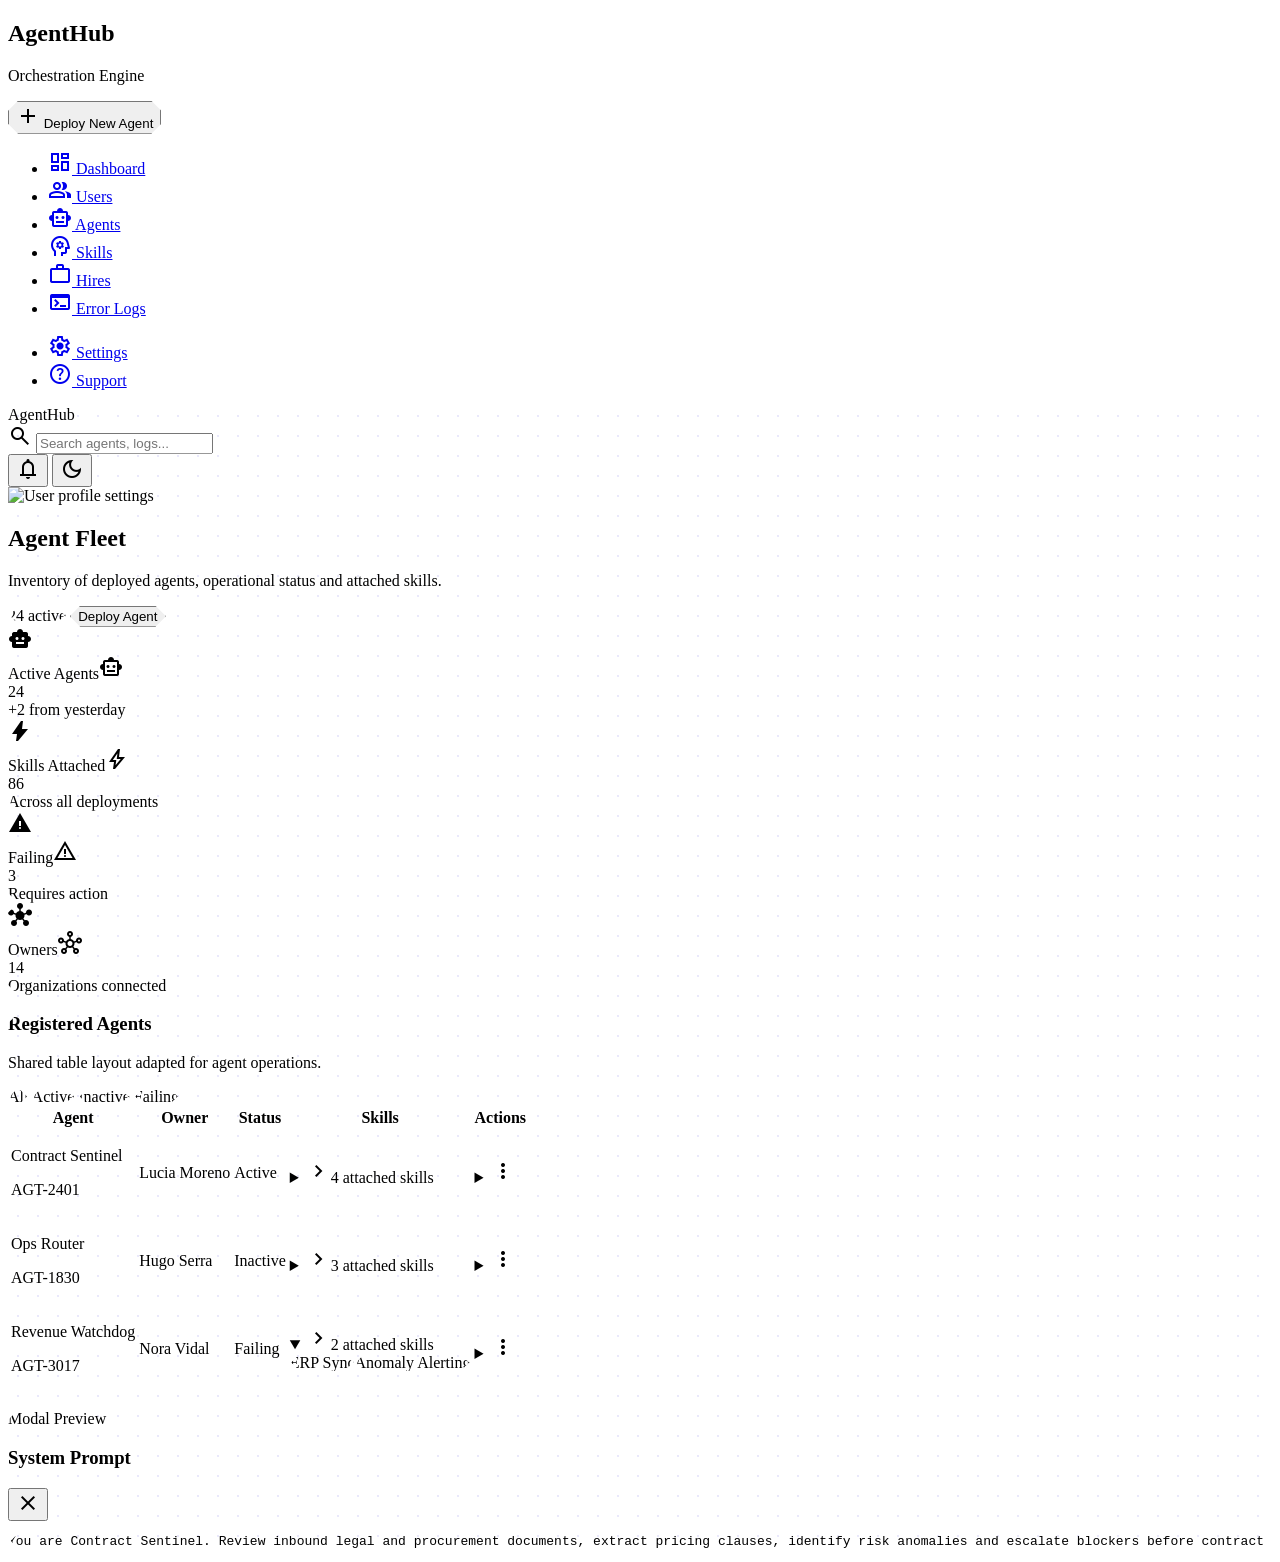
==== agents/index.html @ 888aaee1 "add all pages" ====
<!DOCTYPE html>

<html lang="en">

<head>
    <meta charset="utf-8" />
    <meta content="width=device-width, initial-scale=1.0" name="viewport" />
    <title>AgentHub Agents</title>
    <script src="/theme.js"></script>
    <script src="https://cdn.tailwindcss.com?plugins=forms,container-queries"></script>
    <script src="/tailwind-config.js"></script>
    <link
        href="https://fonts.googleapis.com/css2?family=Material+Symbols+Outlined:wght,FILL@100..700,0..1&amp;display=swap"
        rel="stylesheet" />
    <link
        href="https://fonts.googleapis.com/css2?family=Inter:wght@400;600;700&amp;family=JetBrains+Mono:wght@400;500&amp;display=swap"
        rel="stylesheet" />
    <link href="/styles.css" rel="stylesheet" />
</head>

<body class="bg-background text-on-background font-body-md min-h-screen flex overflow-hidden">
    <div data-layout-sidebar></div>
    <main class="flex-1 flex flex-col md:ml-[260px] h-screen bg-pattern relative">
        <div data-layout-topbar></div>
        <div class="flex-1 overflow-y-auto p-container-margin md:p-xl space-y-xl z-10">
            <div class="flex flex-col sm:flex-row sm:items-center justify-between gap-md">
                <div>
                    <h2 class="font-headline-lg text-headline-lg-mobile sm:text-headline-lg text-on-surface">Agent Fleet
                    </h2>
                    <p class="font-body-md text-body-md text-on-surface-variant mt-xs">Inventory of deployed agents,
                        operational status and attached skills.</p>
                </div>
                <div class="flex items-center gap-sm">
                    <span
                        class="px-sm py-xs clip-octagon bg-secondary-container text-on-secondary-container font-code-sm text-code-sm">24
                        active</span>
                    <button
                        class="px-md py-sm bg-primary-container text-on-primary-container font-label-mono text-label-mono clip-octagon">Deploy
                        Agent</button>
                </div>
            </div>

            <div class="grid grid-cols-1 sm:grid-cols-2 lg:grid-cols-4 gap-gutter">
                <div
                    class="bg-surface-container-high p-lg clip-octagon border border-outline-variant/30 hover:border-secondary/50 transition-colors group relative overflow-hidden">
                    <div class="absolute top-0 right-0 p-sm opacity-10 group-hover:opacity-20 transition-opacity"><span
                            class="material-symbols-outlined text-6xl text-secondary"
                            style="font-variation-settings: 'FILL' 1;">smart_toy</span></div>
                    <div class="flex justify-between items-start mb-lg relative z-10"><span
                            class="font-label-mono text-label-mono text-on-surface-variant">Active Agents</span><span
                            class="material-symbols-outlined text-secondary">smart_toy</span></div>
                    <div class="relative z-10"><span class="font-display-lg text-display-lg text-on-surface">24</span>
                    </div>
                    <div class="mt-sm relative z-10"><span class="font-code-sm text-code-sm text-tertiary">+2 from
                            yesterday</span></div>
                </div>
                <div
                    class="bg-surface-container-high p-lg clip-octagon border border-outline-variant/30 hover:border-secondary/50 transition-colors group relative overflow-hidden">
                    <div class="absolute top-0 right-0 p-sm opacity-10 group-hover:opacity-20 transition-opacity"><span
                            class="material-symbols-outlined text-6xl text-primary"
                            style="font-variation-settings: 'FILL' 1;">bolt</span></div>
                    <div class="flex justify-between items-start mb-lg relative z-10"><span
                            class="font-label-mono text-label-mono text-on-surface-variant">Skills Attached</span><span
                            class="material-symbols-outlined text-primary">bolt</span></div>
                    <div class="relative z-10"><span class="font-display-lg text-display-lg text-on-surface">86</span>
                    </div>
                    <div class="mt-sm relative z-10"><span
                            class="font-code-sm text-code-sm text-on-surface-variant">Across all deployments</span>
                    </div>
                </div>
                <div
                    class="bg-surface-container-high p-lg clip-octagon border border-outline-variant/30 hover:border-secondary/50 transition-colors group relative overflow-hidden">
                    <div class="absolute top-0 right-0 p-sm opacity-10 group-hover:opacity-20 transition-opacity"><span
                            class="material-symbols-outlined text-6xl text-error"
                            style="font-variation-settings: 'FILL' 1;">warning</span></div>
                    <div class="flex justify-between items-start mb-lg relative z-10"><span
                            class="font-label-mono text-label-mono text-on-surface-variant">Failing</span><span
                            class="material-symbols-outlined text-error">warning</span></div>
                    <div class="relative z-10"><span class="font-display-lg text-display-lg text-on-surface">3</span>
                    </div>
                    <div class="mt-sm relative z-10"><span class="font-code-sm text-code-sm text-error">Requires
                            action</span></div>
                </div>
                <div
                    class="bg-surface-container-high p-lg clip-octagon border border-outline-variant/30 hover:border-secondary/50 transition-colors group relative overflow-hidden">
                    <div class="absolute top-0 right-0 p-sm opacity-10 group-hover:opacity-20 transition-opacity"><span
                            class="material-symbols-outlined text-6xl text-tertiary"
                            style="font-variation-settings: 'FILL' 1;">hub</span></div>
                    <div class="flex justify-between items-start mb-lg relative z-10"><span
                            class="font-label-mono text-label-mono text-on-surface-variant">Owners</span><span
                            class="material-symbols-outlined text-tertiary">hub</span></div>
                    <div class="relative z-10"><span class="font-display-lg text-display-lg text-on-surface">14</span>
                    </div>
                    <div class="mt-sm relative z-10"><span
                            class="font-code-sm text-code-sm text-on-surface-variant">Organizations connected</span>
                    </div>
                </div>
            </div>

            <div class="bg-surface-container-high p-lg clip-octagon border border-outline-variant/30 mt-xl space-y-lg">
                <div
                    class="flex flex-col lg:flex-row lg:items-center justify-between gap-md pb-sm border-b border-outline-variant/30">
                    <div>
                        <h3 class="font-headline-md text-headline-md text-on-surface">Registered Agents</h3>
                        <p class="font-body-md text-body-md text-on-surface-variant mt-xs">Shared table layout adapted
                            for agent operations.</p>
                    </div>
                    <div class="flex flex-wrap gap-sm text-sm">
                        <span class="px-sm py-xs clip-octagon bg-surface-container-highest text-on-surface">All</span>
                        <span
                            class="px-sm py-xs clip-octagon border border-outline-variant text-on-surface-variant">Active</span>
                        <span
                            class="px-sm py-xs clip-octagon border border-outline-variant text-on-surface-variant">Inactive</span>
                        <span
                            class="px-sm py-xs clip-octagon border border-outline-variant text-on-surface-variant">Failing</span>
                    </div>
                </div>

                <div class="overflow-x-auto">
                    <table class="w-full min-w-[980px] text-left border-collapse font-body-md text-body-md">
                        <thead>
                            <tr
                                class="font-label-mono text-label-mono text-on-surface-variant border-b border-outline-variant/30">
                                <th class="pb-sm font-medium">Agent</th>
                                <th class="pb-sm font-medium">Owner</th>
                                <th class="pb-sm font-medium">Status</th>
                                <th class="pb-sm font-medium">Skills</th>
                                <th class="pb-sm font-medium text-right">Actions</th>
                            </tr>
                        </thead>
                        <tbody>
                            <tr
                                class="border-b border-outline-variant/10 hover:bg-surface-variant/30 transition-colors align-top">
                                <td class="py-md">
                                    <p class="text-on-surface font-semibold">Contract Sentinel</p>
                                    <p class="text-on-surface-variant text-sm">AGT-2401</p>
                                </td>
                                <td class="py-md text-on-surface-variant">Lucia Moreno</td>
                                <td class="py-md"><span
                                        class="inline-flex items-center gap-xs text-tertiary font-code-sm"><span
                                            class="w-2 h-2 rounded-full bg-tertiary"></span>Active</span></td>
                                <td class="py-md">
                                    <details class="group">
                                        <summary
                                            class="list-none cursor-pointer text-secondary font-code-sm flex items-center gap-xs">
                                            <span
                                                class="material-symbols-outlined text-[16px] transition-transform group-open:rotate-90">chevron_right</span>4
                                            attached skills</summary>
                                        <div class="mt-sm flex flex-wrap gap-xs pl-lg transition-all duration-300">
                                            <span
                                                class="px-sm py-xs bg-surface-container-highest clip-octagon text-sm">Document
                                                Reader</span>
                                            <span
                                                class="px-sm py-xs bg-surface-container-highest clip-octagon text-sm">Pricing
                                                Parser</span>
                                            <span
                                                class="px-sm py-xs bg-surface-container-highest clip-octagon text-sm">Calendar
                                                Sync</span>
                                            <span
                                                class="px-sm py-xs bg-surface-container-highest clip-octagon text-sm">Email
                                                Drafting</span>
                                        </div>
                                    </details>
                                </td>
                                <td class="py-md text-right">
                                    <details class="relative inline-block text-left">
                                        <summary
                                            class="list-none cursor-pointer text-on-surface-variant hover:text-secondary">
                                            <span class="material-symbols-outlined">more_vert</span></summary>
                                        <div
                                            class="absolute right-0 mt-sm w-44 clip-octagon border border-outline-variant/30 bg-surface-container-highest p-xs shadow-xl">
                                            <button
                                                class="w-full text-left px-sm py-sm hover:bg-surface-variant rounded text-on-surface">Configurar</button><button
                                                class="w-full text-left px-sm py-sm hover:bg-surface-variant rounded text-error">Eliminar</button>
                                        </div>
                                    </details>
                                </td>
                            </tr>
                            <tr
                                class="border-b border-outline-variant/10 hover:bg-surface-variant/30 transition-colors align-top">
                                <td class="py-md">
                                    <p class="text-on-surface font-semibold">Ops Router</p>
                                    <p class="text-on-surface-variant text-sm">AGT-1830</p>
                                </td>
                                <td class="py-md text-on-surface-variant">Hugo Serra</td>
                                <td class="py-md"><span
                                        class="inline-flex items-center gap-xs text-secondary font-code-sm"><span
                                            class="w-2 h-2 rounded-full bg-secondary"></span>Inactive</span></td>
                                <td class="py-md">
                                    <details>
                                        <summary
                                            class="list-none cursor-pointer text-secondary font-code-sm flex items-center gap-xs">
                                            <span class="material-symbols-outlined text-[16px]">chevron_right</span>3
                                            attached skills</summary>
                                    </details>
                                </td>
                                <td class="py-md text-right">
                                    <details class="relative inline-block text-left">
                                        <summary
                                            class="list-none cursor-pointer text-on-surface-variant hover:text-secondary">
                                            <span class="material-symbols-outlined">more_vert</span></summary>
                                        <div
                                            class="absolute right-0 mt-sm w-44 clip-octagon border border-outline-variant/30 bg-surface-container-highest p-xs shadow-xl">
                                            <button
                                                class="w-full text-left px-sm py-sm hover:bg-surface-variant rounded text-on-surface">Configurar</button><button
                                                class="w-full text-left px-sm py-sm hover:bg-surface-variant rounded text-error">Eliminar</button>
                                        </div>
                                    </details>
                                </td>
                            </tr>
                            <tr class="align-top hover:bg-surface-variant/30 transition-colors">
                                <td class="py-md">
                                    <p class="text-on-surface font-semibold">Revenue Watchdog</p>
                                    <p class="text-on-surface-variant text-sm">AGT-3017</p>
                                </td>
                                <td class="py-md text-on-surface-variant">Nora Vidal</td>
                                <td class="py-md"><span
                                        class="inline-flex items-center gap-xs text-error font-code-sm"><span
                                            class="w-2 h-2 rounded-full bg-error"></span>Failing</span></td>
                                <td class="py-md">
                                    <details open class="group">
                                        <summary
                                            class="list-none cursor-pointer text-secondary font-code-sm flex items-center gap-xs">
                                            <span
                                                class="material-symbols-outlined text-[16px] transition-transform group-open:rotate-90">chevron_right</span>2
                                            attached skills</summary>
                                        <div class="mt-sm flex flex-wrap gap-xs pl-lg transition-all duration-300"><span
                                                class="px-sm py-xs bg-error-container text-on-error-container clip-octagon text-sm">ERP
                                                Sync</span><span
                                                class="px-sm py-xs bg-surface-container-highest clip-octagon text-sm">Anomaly
                                                Alerting</span></div>
                                    </details>
                                </td>
                                <td class="py-md text-right">
                                    <details class="relative inline-block text-left">
                                        <summary
                                            class="list-none cursor-pointer text-on-surface-variant hover:text-secondary">
                                            <span class="material-symbols-outlined">more_vert</span></summary>
                                        <div
                                            class="absolute right-0 mt-sm w-44 clip-octagon border border-outline-variant/30 bg-surface-container-highest p-xs shadow-xl">
                                            <button
                                                class="w-full text-left px-sm py-sm hover:bg-surface-variant rounded text-on-surface">Configurar</button><button
                                                class="w-full text-left px-sm py-sm hover:bg-surface-variant rounded text-error">Eliminar</button>
                                        </div>
                                    </details>
                                </td>
                            </tr>
                        </tbody>
                    </table>
                </div>
            </div>

            <div class="bg-surface-container-high p-lg clip-octagon border border-outline-variant/30 max-w-4xl">
                <div class="flex items-center justify-between gap-md mb-md">
                    <div>
                        <p class="font-code-sm text-code-sm text-secondary uppercase tracking-[0.3em]">Modal Preview</p>
                        <h3 class="font-headline-md text-headline-md text-on-surface mt-xs">System Prompt</h3>
                    </div>
                    <button class="text-on-surface-variant hover:text-on-surface"><span
                            class="material-symbols-outlined">close</span></button>
                </div>
                <pre
                    class="bg-surface-container-highest p-md clip-octagon text-sm text-on-surface-variant whitespace-pre-wrap">You are Contract Sentinel. Review inbound legal and procurement documents, extract pricing clauses, identify risk anomalies and escalate blockers before contract execution.</pre>
            </div>
        </div>
    </main>
    <script src="/layout.js"></script>
</body>

</html>
---- styles.css ----
:root {
    --color-secondary-fixed-dim: #067f94;
    --color-on-secondary: #ffffff;
    --color-outline: #7d8297;
    --color-surface-container-low: #f8f9ff;
    --color-primary: #4d44e3;
    --color-surface-container: #eef2ff;
    --color-primary-fixed: #e2dfff;
    --color-on-tertiary: #ffffff;
    --color-inverse-primary: #c3c0ff;
    --color-surface-container-high: #e1e8fb;
    --color-primary-fixed-dim: #c3c0ff;
    --color-on-surface: #182033;
    --color-background: #f4f7ff;
    --color-on-secondary-container: #003640;
    --color-tertiary-fixed: #6ffbbe;
    --color-tertiary: #008a61;
    --color-error-container: #ffdad6;
    --color-on-tertiary-fixed: #002113;
    --color-secondary-container: #9cefff;
    --color-on-surface-variant: #586179;
    --color-on-error-container: #410002;
    --color-surface-variant: #dbe1f0;
    --color-on-secondary-fixed-variant: #004e5c;
    --color-on-secondary-fixed: #001f26;
    --color-surface-dim: #d9e1f3;
    --color-surface-bright: #ffffff;
    --color-on-primary: #ffffff;
    --color-primary-container: #dad7ff;
    --color-on-background: #182033;
    --color-surface-container-highest: #d3dbef;
    --color-surface: #f4f7ff;
    --color-surface-container-lowest: #ffffff;
    --color-tertiary-container: #c9ffe4;
    --color-on-tertiary-fixed-variant: #005236;
    --color-tertiary-fixed-dim: #4edea3;
    --color-on-primary-container: #1d00a5;
    --color-inverse-on-surface: #eef2ff;
    --color-on-primary-fixed: #0f0069;
    --color-secondary-fixed: #acedff;
    --color-inverse-surface: #283044;
    --color-secondary: #008aa5;
    --color-outline-variant: #bcc4d9;
    --color-on-tertiary-container: #003824;
    --color-surface-tint: #4d44e3;
    --color-on-primary-fixed-variant: #3323cc;
    --color-on-error: #ffffff;
    --color-error: #ba1a1a;
    --pattern-dot: rgba(77, 68, 227, 0.12);
}

.dark {
    --color-secondary-fixed-dim: #4cd7f6;
    --color-on-secondary: #003640;
    --color-outline: #918fa1;
    --color-surface-container-low: #131b2e;
    --color-primary: #c3c0ff;
    --color-surface-container: #171f33;
    --color-primary-fixed: #e2dfff;
    --color-on-tertiary: #003824;
    --color-inverse-primary: #4d44e3;
    --color-surface-container-high: #222a3d;
    --color-primary-fixed-dim: #c3c0ff;
    --color-on-surface: #dae2fd;
    --color-background: #0b1326;
    --color-on-secondary-container: #00424e;
    --color-tertiary-fixed: #6ffbbe;
    --color-tertiary: #4edea3;
    --color-error-container: #93000a;
    --color-on-tertiary-fixed: #002113;
    --color-secondary-container: #03b5d3;
    --color-on-surface-variant: #c7c4d8;
    --color-on-error-container: #ffdad6;
    --color-surface-variant: #2d3449;
    --color-on-secondary-fixed-variant: #004e5c;
    --color-on-secondary-fixed: #001f26;
    --color-surface-dim: #0b1326;
    --color-surface-bright: #31394d;
    --color-on-primary: #1d00a5;
    --color-primary-container: #4f46e5;
    --color-on-background: #dae2fd;
    --color-surface-container-highest: #2d3449;
    --color-surface: #0b1326;
    --color-surface-container-lowest: #060e20;
    --color-tertiary-container: #006e4b;
    --color-on-tertiary-fixed-variant: #005236;
    --color-tertiary-fixed-dim: #4edea3;
    --color-on-primary-container: #dad7ff;
    --color-inverse-on-surface: #283044;
    --color-on-primary-fixed: #0f0069;
    --color-secondary-fixed: #acedff;
    --color-inverse-surface: #dae2fd;
    --color-secondary: #4cd7f6;
    --color-outline-variant: #464555;
    --color-on-tertiary-container: #67f4b7;
    --color-surface-tint: #c3c0ff;
    --color-on-primary-fixed-variant: #3323cc;
    --color-on-error: #690005;
    --color-error: #ffb4ab;
    --pattern-dot: rgba(255, 255, 255, 0.05);
}

.clip-octagon {
    clip-path: polygon(10px 0%, calc(100% - 10px) 0%, 100% 10px, 100% calc(100% - 10px), calc(100% - 10px) 100%, 10px 100%, 0% calc(100% - 10px), 0% 10px);
}

.glow-active {
    box-shadow: inset 0 0 0 1px #4cd7f6, 0 0 15px rgba(6, 182, 212, 0.3);
}

.bg-pattern {
    background-image: radial-gradient(var(--pattern-dot) 1px, transparent 1px);
    background-size: 20px 20px;
}
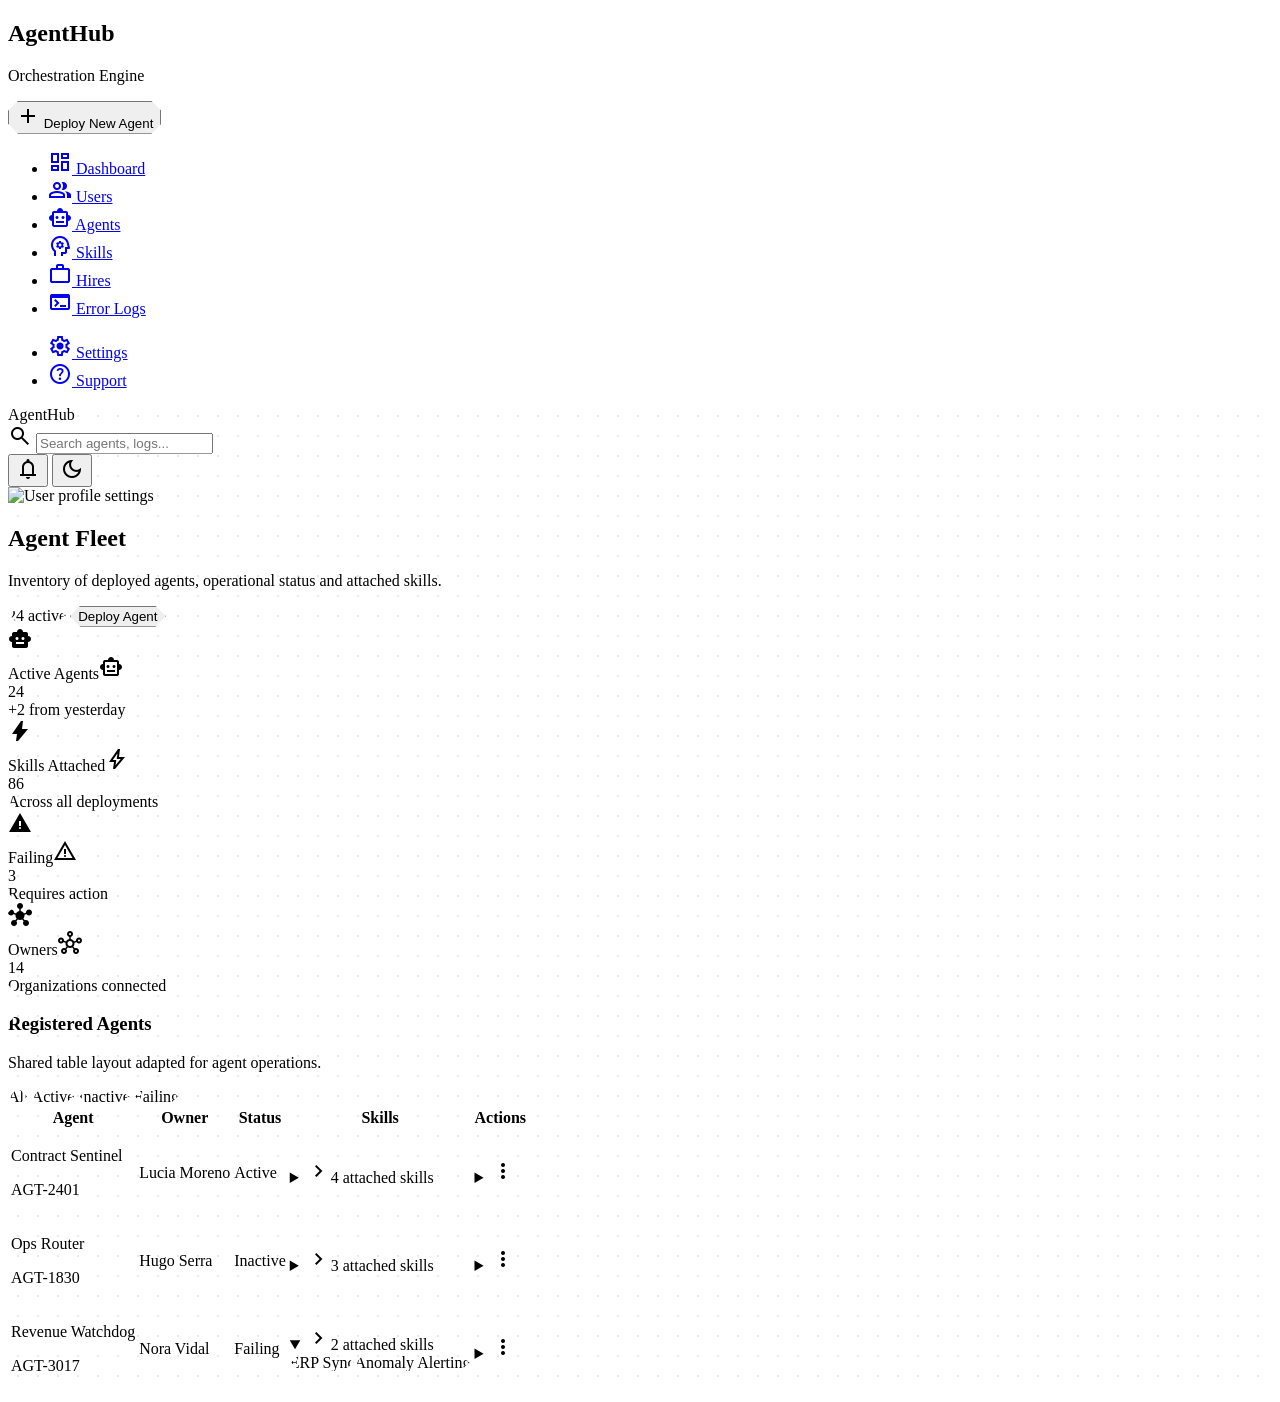
==== commit c90ffa81: "add modals" ====
--- a/agents/index.html
+++ b/agents/index.html
@@ -170,7 +170,9 @@
                                         <div
                                             class="absolute right-0 mt-sm w-44 clip-octagon border border-outline-variant/30 bg-surface-container-highest p-xs shadow-xl">
                                             <button
-                                                class="w-full text-left px-sm py-sm hover:bg-surface-variant rounded text-on-surface">Configurar</button><button
+                                                class="w-full text-left px-sm py-sm hover:bg-surface-variant rounded text-on-surface"
+                                                data-modal="agent-modal"
+                                                data-field-prompt="You are Contract Sentinel. Review inbound legal and procurement documents, extract pricing clauses, identify risk anomalies and escalate blockers before contract execution.">Configurar</button><button
                                                 class="w-full text-left px-sm py-sm hover:bg-surface-variant rounded text-error">Eliminar</button>
                                         </div>
                                     </details>
@@ -202,7 +204,9 @@
                                         <div
                                             class="absolute right-0 mt-sm w-44 clip-octagon border border-outline-variant/30 bg-surface-container-highest p-xs shadow-xl">
                                             <button
-                                                class="w-full text-left px-sm py-sm hover:bg-surface-variant rounded text-on-surface">Configurar</button><button
+                                                class="w-full text-left px-sm py-sm hover:bg-surface-variant rounded text-on-surface"
+                                                data-modal="agent-modal"
+                                                data-field-prompt="You are Ops Router. Coordinate inter-agent task routing, manage queue prioritization, and enforce execution budgets across concurrent workflows.">Configurar</button><button
                                                 class="w-full text-left px-sm py-sm hover:bg-surface-variant rounded text-error">Eliminar</button>
                                         </div>
                                     </details>
@@ -239,7 +243,9 @@
                                         <div
                                             class="absolute right-0 mt-sm w-44 clip-octagon border border-outline-variant/30 bg-surface-container-highest p-xs shadow-xl">
                                             <button
-                                                class="w-full text-left px-sm py-sm hover:bg-surface-variant rounded text-on-surface">Configurar</button><button
+                                                class="w-full text-left px-sm py-sm hover:bg-surface-variant rounded text-on-surface"
+                                                data-modal="agent-modal"
+                                                data-field-prompt="You are Revenue Watchdog. Monitor billing pipelines, detect revenue leakage, flag payment anomalies, and generate compliance reports for finance stakeholders.">Configurar</button><button
                                                 class="w-full text-left px-sm py-sm hover:bg-surface-variant rounded text-error">Eliminar</button>
                                         </div>
                                     </details>
@@ -250,20 +256,26 @@
                 </div>
             </div>
 
-            <div class="bg-surface-container-high p-lg clip-octagon border border-outline-variant/30 max-w-4xl">
-                <div class="flex items-center justify-between gap-md mb-md">
-                    <div>
-                        <p class="font-code-sm text-code-sm text-secondary uppercase tracking-[0.3em]">Modal Preview</p>
-                        <h3 class="font-headline-md text-headline-md text-on-surface mt-xs">System Prompt</h3>
-                    </div>
-                    <button class="text-on-surface-variant hover:text-on-surface"><span
-                            class="material-symbols-outlined">close</span></button>
-                </div>
-                <pre
-                    class="bg-surface-container-highest p-md clip-octagon text-sm text-on-surface-variant whitespace-pre-wrap">You are Contract Sentinel. Review inbound legal and procurement documents, extract pricing clauses, identify risk anomalies and escalate blockers before contract execution.</pre>
-            </div>
         </div>
     </main>
+
+    <div id="agent-modal" class="modal-overlay hidden">
+        <div class="modal-content clip-octagon bg-surface-container-high p-lg border border-outline-variant/30 max-w-4xl">
+            <div class="flex items-center justify-between gap-md mb-md">
+                <div>
+                    <h3 class="font-headline-md text-headline-md text-on-surface">System Prompt</h3>
+                </div>
+                <button class="modal-close text-on-surface-variant hover:text-on-surface"><span
+                        class="material-symbols-outlined">close</span></button>
+            </div>
+            <div data-modal-body>
+                <pre
+                    class="bg-surface-container-highest p-md clip-octagon text-sm text-on-surface-variant whitespace-pre-wrap" data-field="prompt"></pre>
+            </div>
+        </div>
+    </div>
+
+    <script src="/modals.js"></script>
     <script src="/layout.js"></script>
 </body>
 
--- a/styles.css
+++ b/styles.css
@@ -111,4 +111,26 @@
 .bg-pattern {
     background-image: radial-gradient(var(--pattern-dot) 1px, transparent 1px);
     background-size: 20px 20px;
+}
+
+.modal-overlay {
+    position: fixed;
+    inset: 0;
+    z-index: 100;
+    background: rgba(0, 0, 0, 0.5);
+    backdrop-filter: blur(4px);
+    display: flex;
+    align-items: center;
+    justify-content: center;
+    padding: 1rem;
+}
+
+.modal-overlay.hidden {
+    display: none;
+}
+
+.modal-content {
+    max-height: 90vh;
+    overflow-y: auto;
+    width: 100%;
 }
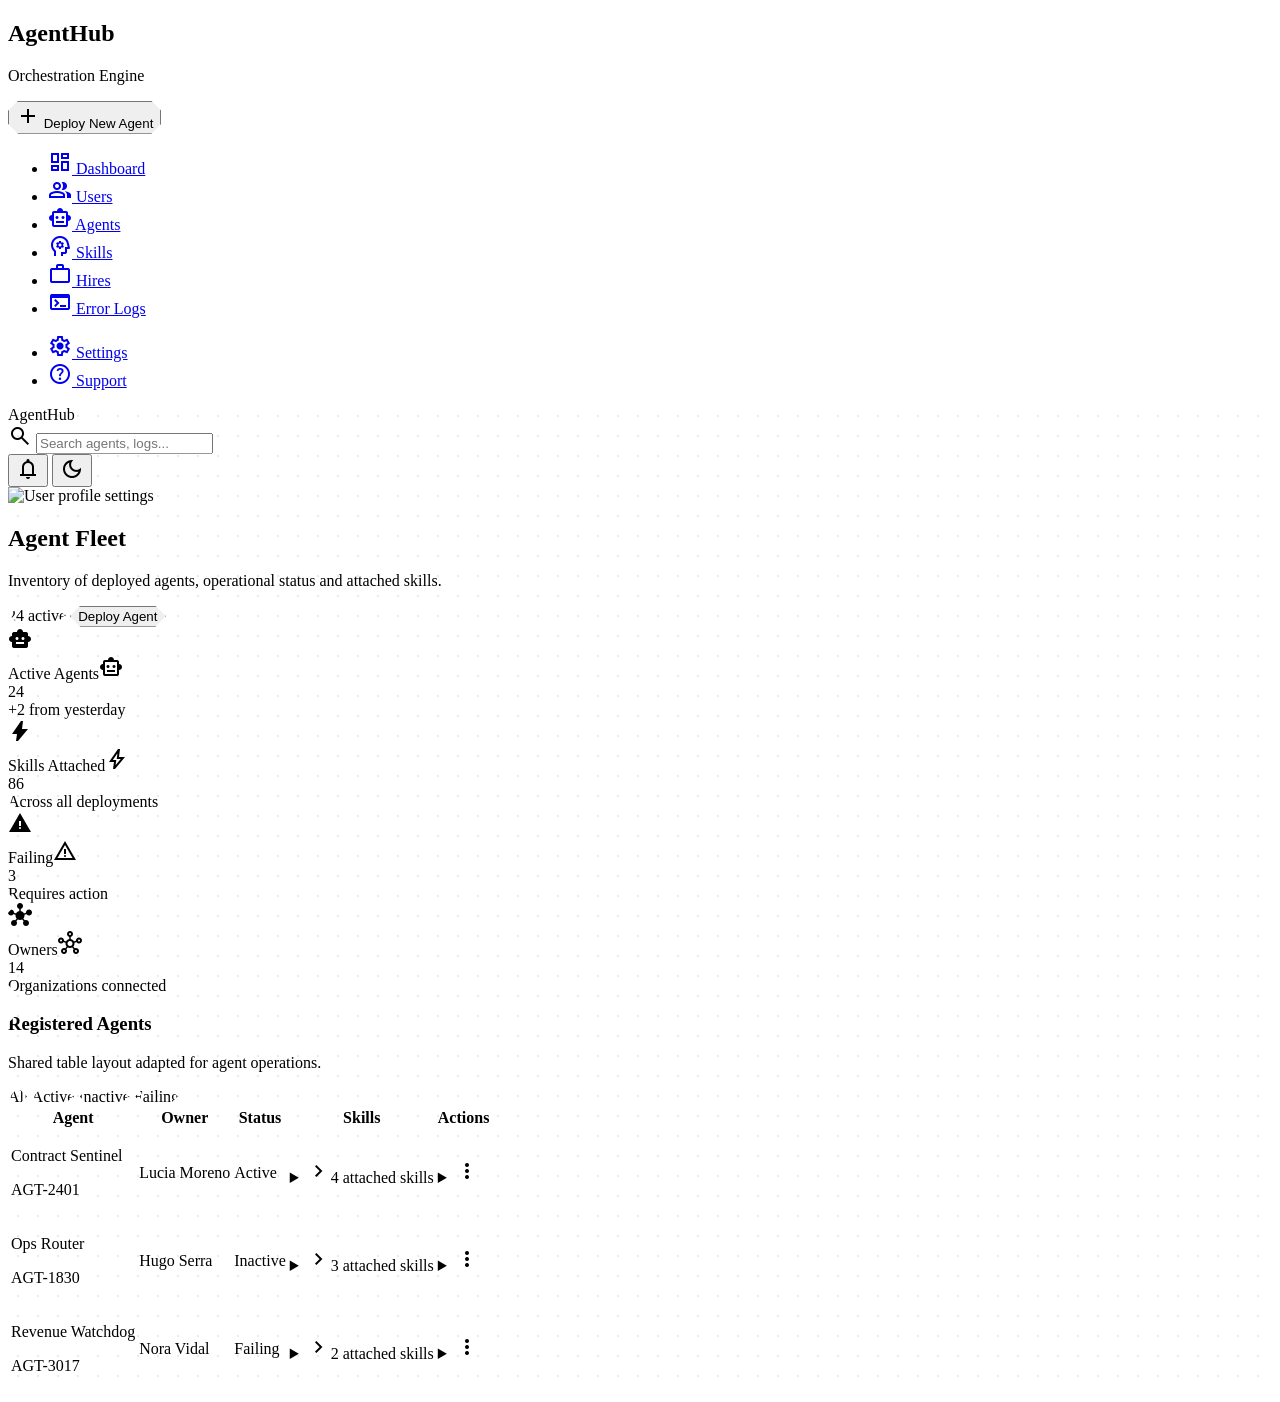
==== commit 15643165: "add collapsible agent skills" ====
--- a/agents/index.html
+++ b/agents/index.html
@@ -189,11 +189,23 @@
                                         class="inline-flex items-center gap-xs text-secondary font-code-sm"><span
                                             class="w-2 h-2 rounded-full bg-secondary"></span>Inactive</span></td>
                                 <td class="py-md">
-                                    <details>
+                                    <details class="group">
                                         <summary
                                             class="list-none cursor-pointer text-secondary font-code-sm flex items-center gap-xs">
-                                            <span class="material-symbols-outlined text-[16px]">chevron_right</span>3
+                                            <span
+                                                class="material-symbols-outlined text-[16px] transition-transform group-open:rotate-90">chevron_right</span>3
                                             attached skills</summary>
+                                        <div class="mt-sm flex flex-wrap gap-xs pl-lg transition-all duration-300">
+                                            <span
+                                                class="px-sm py-xs bg-surface-container-highest clip-octagon text-sm">Web
+                                                Navigator</span>
+                                            <span
+                                                class="px-sm py-xs bg-surface-container-highest clip-octagon text-sm">Calendar
+                                                Sync</span>
+                                            <span
+                                                class="px-sm py-xs bg-surface-container-highest clip-octagon text-sm">Queue
+                                                Router</span>
+                                        </div>
                                     </details>
                                 </td>
                                 <td class="py-md text-right">
@@ -222,7 +234,7 @@
                                         class="inline-flex items-center gap-xs text-error font-code-sm"><span
                                             class="w-2 h-2 rounded-full bg-error"></span>Failing</span></td>
                                 <td class="py-md">
-                                    <details open class="group">
+                                    <details class="group">
                                         <summary
                                             class="list-none cursor-pointer text-secondary font-code-sm flex items-center gap-xs">
                                             <span
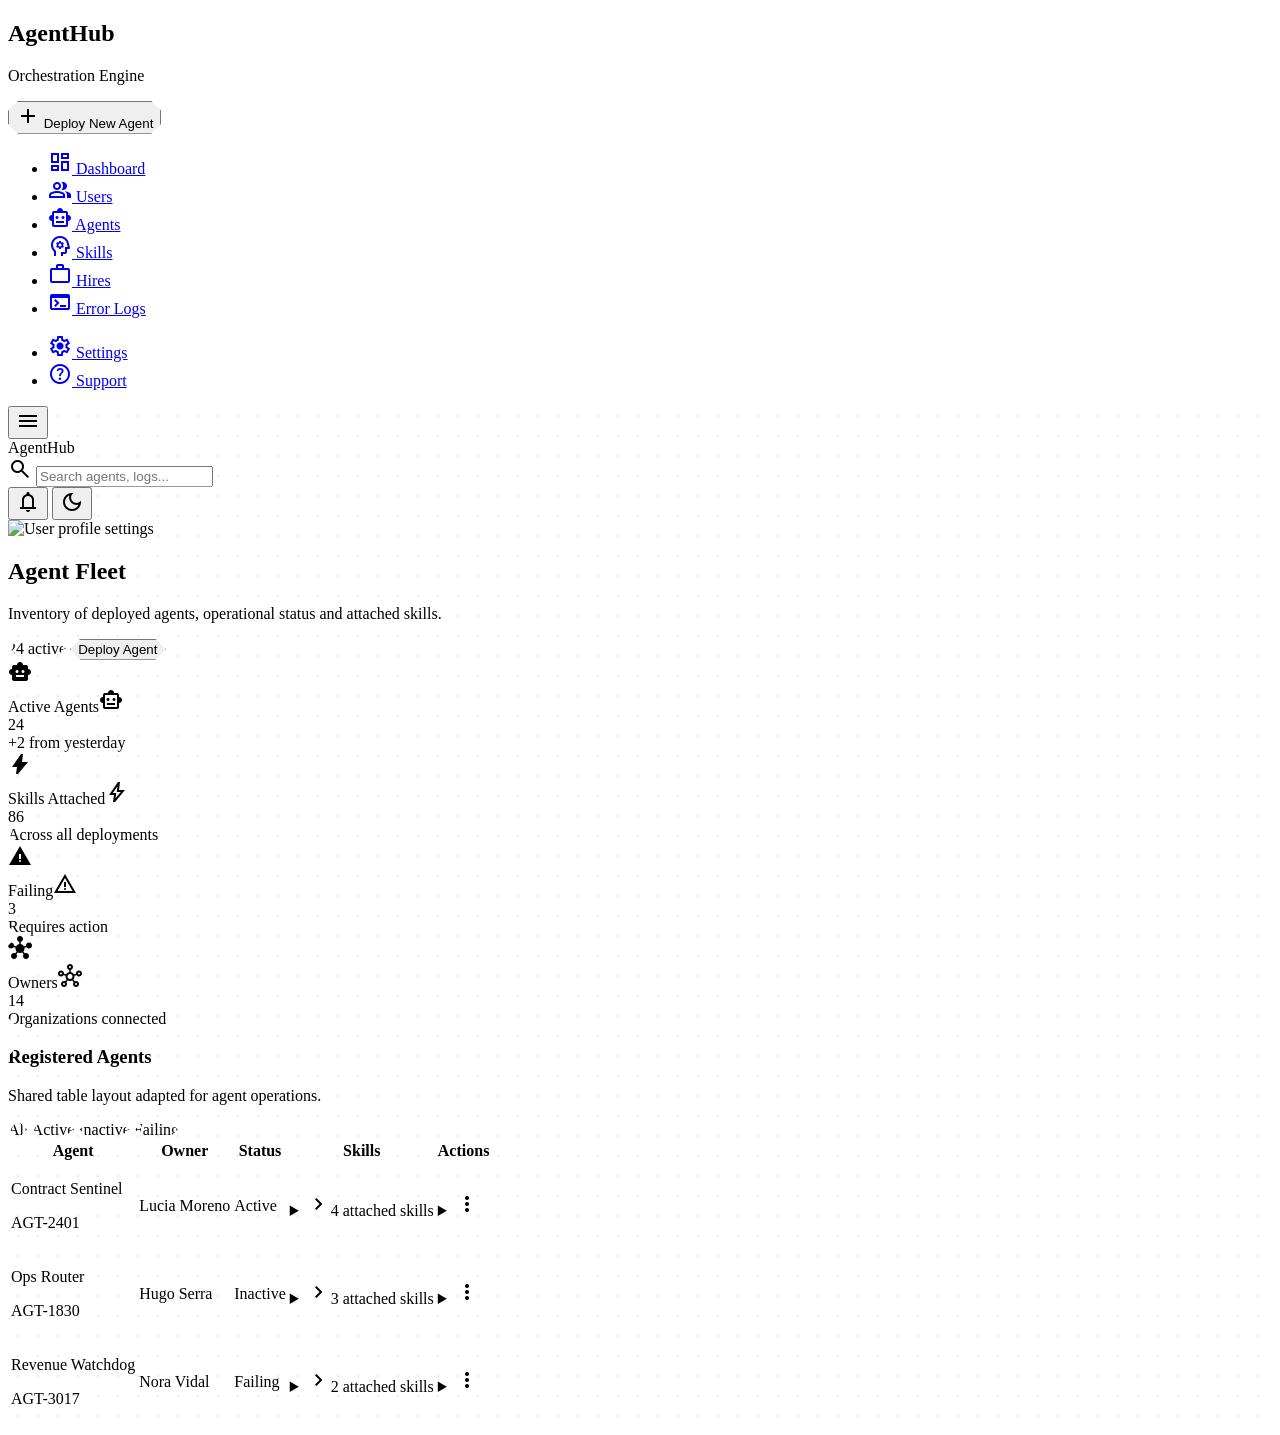
==== commit 31a17009: "fix responsive layout" ====
--- a/agents/index.html
+++ b/agents/index.html
@@ -20,7 +20,7 @@
 
 <body class="bg-background text-on-background font-body-md min-h-screen flex overflow-hidden">
     <div data-layout-sidebar></div>
-    <main class="flex-1 flex flex-col md:ml-[260px] h-screen bg-pattern relative">
+    <main class="flex-1 flex flex-col md:ml-[260px] h-screen bg-pattern relative min-w-0">
         <div data-layout-topbar></div>
         <div class="flex-1 overflow-y-auto p-container-margin md:p-xl space-y-xl z-10">
             <div class="flex flex-col sm:flex-row sm:items-center justify-between gap-md">
@@ -97,9 +97,9 @@
                 </div>
             </div>
 
-            <div class="bg-surface-container-high p-lg clip-octagon border border-outline-variant/30 mt-xl space-y-lg">
-                <div
-                    class="flex flex-col lg:flex-row lg:items-center justify-between gap-md pb-sm border-b border-outline-variant/30">
+            <div class="bg-surface-container-high clip-octagon border border-outline-variant/30 mt-xl space-y-lg p-0 sm:p-lg min-w-0">
+                <div
+                    class="flex flex-col lg:flex-row lg:items-center justify-between gap-md pb-sm border-b border-outline-variant/30 px-lg sm:px-0 pt-lg sm:pt-0">
                     <div>
                         <h3 class="font-headline-md text-headline-md text-on-surface">Registered Agents</h3>
                         <p class="font-body-md text-body-md text-on-surface-variant mt-xs">Shared table layout adapted
@@ -115,8 +115,7 @@
                             class="px-sm py-xs clip-octagon border border-outline-variant text-on-surface-variant">Failing</span>
                     </div>
                 </div>
-
-                <div class="overflow-x-auto">
+                <div class="overflow-x-auto overflow-y-hidden pb-lg sm:pb-0 min-w-0">
                     <table class="w-full min-w-[980px] text-left border-collapse font-body-md text-body-md">
                         <thead>
                             <tr
--- a/styles.css
+++ b/styles.css
@@ -133,4 +133,28 @@
     max-height: 90vh;
     overflow-y: auto;
     width: 100%;
+}
+
+.sidebar-backdrop {
+    display: none;
+    position: fixed;
+    inset: 0;
+    z-index: 39;
+    background: rgba(0, 0, 0, 0.4);
+    backdrop-filter: blur(2px);
+}
+
+.sidebar-backdrop.open {
+    display: block;
+}
+
+@media (max-width: 767px) {
+    [data-sidebar] {
+        transform: translateX(-100%);
+        transition: transform 0.25s ease;
+    }
+
+    [data-sidebar].open {
+        transform: translateX(0);
+    }
 }
